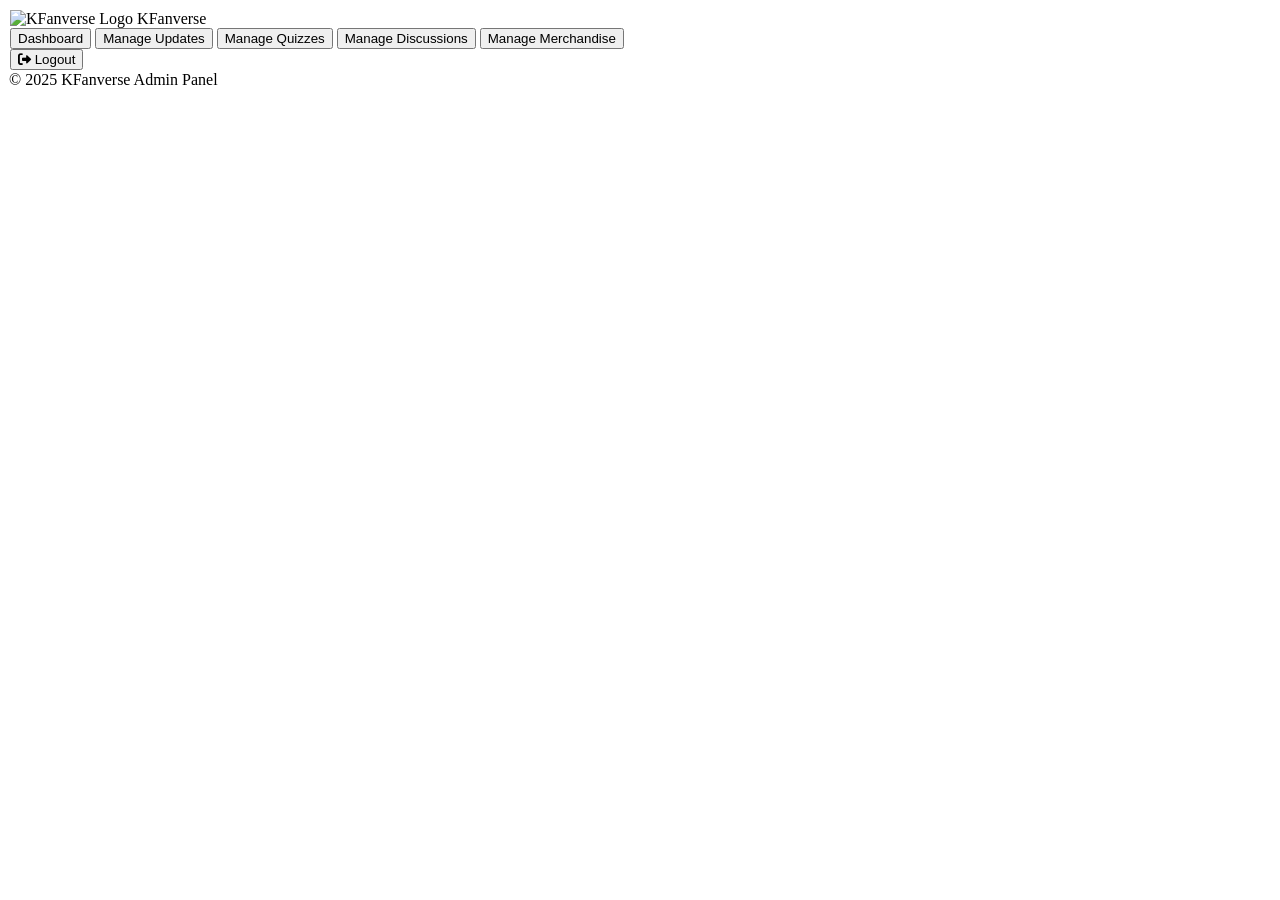
==== KFanverse/admin.html @ 241e6505 "Add files via upload" ====
<!DOCTYPE html>
<html lang="en">
<head>
    <meta charset="UTF-8">
    <meta name="viewport" content="width=device-width, initial-scale=1.0">
    <title>KFanverse Admin Dashboard</title>
    <link rel="stylesheet" href="admin.css">
    <script src="https://cdn.tailwindcss.com"></script>
    <script defer src="https://unpkg.com/alpinejs@3.x.x/dist/cdn.min.js"></script>
    <link rel="stylesheet" href="https://cdnjs.cloudflare.com/ajax/libs/font-awesome/6.0.0/css/all.min.css">
    <style>
        [x-cloak] { display: none !important; }
        .nav-active { border-bottom: 2px solid black; font-weight: bold; }
    </style>
</head>
<body class="bg-gray-50 text-gray-800 font-sans" x-data="{ activeTab: 'dashboard' }">

    <nav class="bg-white border-b border-gray-200 sticky top-0 z-50">
        <div class="max-w-7xl mx-auto px-4 flex items-center justify-between h-16">
            <div class="flex items-center space-x-8">
                <div class="flex items-center space-x-2">
                   <img src="pics/logo.jfif" alt="KFanverse Logo" class="w-8 h-8 rounded-full object-cover border border-white/20">
                    <span class="font-bold text-lg">KFanverse</span>
                </div>
                <div class="hidden md:flex space-x-6 text-sm">
                    <button @click="activeTab = 'dashboard'" :class="{'nav-active': activeTab === 'dashboard'}" class="pb-1 hover:text-black">Dashboard</button>
                    <button @click="activeTab = 'updates'" :class="{'nav-active': activeTab === 'updates'}" class="pb-1 hover:text-black">Manage Updates</button>
                    <button @click="activeTab = 'quizzes'" :class="{'nav-active': activeTab === 'quizzes'}" class="pb-1 hover:text-black">Manage Quizzes</button>
                    <button @click="activeTab = 'discussions'" :class="{'nav-active': activeTab === 'discussions'}" class="pb-1 hover:text-black">Manage Discussions</button>
                    <button @click="activeTab = 'merchandise'" :class="{'nav-active': activeTab === 'merchandise'}" class="pb-1 hover:text-black">Manage Merchandise</button>
                </div>
            </div>
            <button class="flex items-center space-x-1 text-sm text-gray-600 hover:text-black">
                <i class="fa-solid fa-right-from-bracket"></i>
                <span>Logout</span>
            </button>
        </div>
    </nav>

    <main class="max-w-7xl mx-auto p-6">

        <section x-show="activeTab === 'dashboard'" x-cloak>
            <h1 class="text-2xl font-bold mb-1">Dashboard</h1>
            <p class="text-gray-500 mb-8">Welcome back, Admin!</p>

            <div class="grid grid-cols-1 md:grid-cols-4 gap-6 mb-8">
                <div class="bg-white p-6 rounded-lg border border-gray-200 flex items-center space-x-4">
                    <div class="p-3 bg-gray-100 rounded text-xl"><i class="fa-regular fa-newspaper"></i></div>
                    <div><div class="text-2xl font-bold">12</div><div class="text-xs text-gray-500">Total Updates</div></div>
                </div>
                <div class="bg-white p-6 rounded-lg border border-gray-200 flex items-center space-x-4">
                    <div class="p-3 bg-gray-100 rounded text-xl"><i class="fa-regular fa-circle-question"></i></div>
                    <div><div class="text-2xl font-bold">8</div><div class="text-xs text-gray-500">Total Quizzes</div></div>
                </div>
                <div class="bg-white p-6 rounded-lg border border-gray-200 flex items-center space-x-4">
                    <div class="p-3 bg-gray-100 rounded text-xl"><i class="fa-regular fa-comments"></i></div>
                    <div><div class="text-2xl font-bold">24</div><div class="text-xs text-gray-500">Total Discussions</div></div>
                </div>
                <div class="bg-white p-6 rounded-lg border border-gray-200 flex items-center space-x-4">
                    <div class="p-3 bg-gray-100 rounded text-xl"><i class="fa-solid fa-bag-shopping"></i></div>
                    <div><div class="text-2xl font-bold">15</div><div class="text-xs text-gray-500">Total Products</div></div>
                </div>
            </div>

            <div class="bg-white p-6 rounded-lg border border-gray-200 mb-8">
                <h3 class="font-bold mb-4">Overview <span class="text-gray-400 font-normal text-sm">(This Week)</span></h3>
                <div class="h-48 w-full border-b border-l border-gray-200 relative flex items-end justify-between px-4">
                    <div class="w-full h-full absolute top-0 left-0 flex items-center justify-center text-gray-300 italic">Line Chart Visualization</div>
                </div>
                <div class="flex justify-between mt-2 text-xs text-gray-500">
                    <span>Mon</span><span>Tue</span><span>Wed</span><span>Thu</span><span>Fri</span><span>Sat</span><span>Sun</span>
                </div>
            </div>

            <div class="grid grid-cols-1 md:grid-cols-2 gap-6">
                <div class="bg-white p-6 rounded-lg border border-gray-200">
                    <h3 class="font-bold mb-4">Recent Activities</h3>
                    <ul class="space-y-4 text-sm">
                        <li class="flex justify-between"><span>• News "New Concert Update" added</span><span class="text-gray-400">2h ago</span></li>
                        <li class="flex justify-between"><span>• Quiz "K-pop General Knowledge" created</span><span class="text-gray-400">5h ago</span></li>
                        <li class="flex justify-between"><span>• Product "Lightstick Ver. 2" updated</span><span class="text-gray-400">1d ago</span></li>
                        <li class="flex justify-between"><span>• Discussion post reported</span><span class="text-gray-400">1d ago</span></li>
                    </ul>
                </div>
                <div class="bg-white p-6 rounded-lg border border-gray-200">
                    <h3 class="font-bold mb-4">Top Discussions</h3>
                    <ul class="space-y-4 text-sm">
                        <li class="flex justify-between"><span>• What is your favorite K-pop group?</span><span class="font-bold">12</span></li>
                        <li class="flex justify-between"><span>• Best comeback of 2024?</span><span class="font-bold">9</span></li>
                        <li class="flex justify-between"><span>• Recommend a K-drama!</span><span class="font-bold">7</span></li>
                        <li class="flex justify-between"><span>• Tips for new K-pop fans</span><span class="font-bold">6</span></li>
                    </ul>
                </div>
            </div>
        </section>

        <section x-show="activeTab === 'updates'" x-cloak>
            <div class="flex justify-between items-center mb-6">
                <div>
                    <h1 class="text-2xl font-bold">Manage Updates</h1>
                    <p class="text-gray-500 text-sm">Create, edit, and publish updates.</p>
                </div>
                <button class="bg-black text-white px-4 py-2 rounded text-sm">+ New Update</button>
            </div>
            
            <div class="bg-white border border-gray-200 rounded-lg overflow-hidden">
                <div class="p-4 flex space-x-4 border-b border-gray-100">
                    <input type="text" placeholder="Search updates..." class="border rounded px-3 py-1 text-sm w-64">
                    <select class="border rounded px-3 py-1 text-sm"><option>All Status</option></select>
                    <select class="border rounded px-3 py-1 text-sm"><option>All Categories</option></select>
                </div>
                <table class="w-full text-left text-sm">
                    <thead class="bg-gray-50 border-b">
                        <tr>
                            <th class="p-4">Title</th><th class="p-4">Category</th><th class="p-4">Status</th><th class="p-4">Published At</th><th class="p-4 text-right">Actions</th>
                        </tr>
                    </thead>
                    <tbody>
                        <tr class="border-b">
                            <td class="p-4 flex items-center space-x-2"><div class="w-8 h-8 bg-gray-100 border text-[10px] flex items-center justify-center">IMG</div> <span>New Concert Update</span></td>
                            <td class="p-4">News</td>
                            <td class="p-4"><span class="bg-green-100 text-green-700 px-2 py-0.5 rounded-full text-xs text-center">Published</span></td>
                            <td class="p-4">May 12, 2024 10:00 AM</td>
                            <td class="p-4 text-right space-x-2"><button class="hover:text-blue-600">✎</button><button class="hover:text-blue-600">👁</button><button class="hover:text-red-600">🗑</button></td>
                        </tr>
                        <tr class="border-b">
                            <td class="p-4 flex items-center space-x-2"><div class="w-8 h-8 bg-gray-100 border text-[10px] flex items-center justify-center">IMG</div> <span>Lightstick Ver. 2 Released</span></td>
                            <td class="p-4">Product</td>
                            <td class="p-4"><span class="bg-green-100 text-green-700 px-2 py-0.5 rounded-full text-xs text-center">Published</span></td>
                            <td class="p-4">May 10, 2024 09:30 AM</td>
                            <td class="p-4 text-right space-x-2"><button class="hover:text-blue-600">✎</button><button class="hover:text-blue-600">👁</button><button class="hover:text-red-600">🗑</button></td>
                        </tr>
                    </tbody>
                </table>
            </div>
        </section>

        <section x-show="activeTab === 'quizzes'" x-cloak>
            <div class="flex justify-between items-center mb-6">
                <div>
                    <h1 class="text-2xl font-bold">Manage Quizzes</h1>
                    <p class="text-gray-500 text-sm">Create, edit, and manage quizzes.</p>
                </div>
                <button class="bg-black text-white px-4 py-2 rounded text-sm">+ New Quiz</button>
            </div>
            <div class="bg-white border border-gray-200 rounded-lg overflow-hidden">
                <table class="w-full text-left text-sm">
                    <thead class="bg-gray-50 border-b">
                        <tr>
                            <th class="p-4">Title</th><th class="p-4">Questions</th><th class="p-4">Category</th><th class="p-4">Status</th><th class="p-4">Created At</th><th class="p-4 text-right">Actions</th>
                        </tr>
                    </thead>
                    <tbody>
                        <tr class="border-b">
                            <td class="p-4">K-pop General Knowledge</td><td class="p-4">20</td><td class="p-4">General</td>
                            <td class="p-4"><span class="bg-green-100 text-green-700 px-2 py-0.5 rounded-full text-xs">Published</span></td>
                            <td class="p-4">May 9, 2024</td>
                            <td class="p-4 text-right space-x-2">✎ 👁 🗑</td>
                        </tr>
                    </tbody>
                </table>
            </div>
        </section>

        <section x-show="activeTab === 'discussions'" x-cloak>
            <div class="flex justify-between items-center mb-6">
                <div>
                    <h1 class="text-2xl font-bold">Manage Discussions</h1>
                    <p class="text-gray-500 text-sm">Review and manage user discussions.</p>
                </div>
                <button class="bg-gray-800 text-white px-4 py-2 rounded text-sm">Mark All as Read</button>
            </div>
            <div class="bg-white border border-gray-200 rounded-lg overflow-hidden">
                <table class="w-full text-left text-sm">
                    <thead class="bg-gray-50 border-b">
                        <tr>
                            <th class="p-4">Topic</th><th class="p-4">Author</th><th class="p-4">Replies</th><th class="p-4">Status</th><th class="p-4">Last Activity</th><th class="p-4 text-right">Actions</th>
                        </tr>
                    </thead>
                    <tbody>
                        <tr class="border-b">
                            <td class="p-4 font-medium">What is your favorite K-pop group?</td><td class="p-4">User123</td><td class="p-4">12</td>
                            <td class="p-4 text-green-600">Active</td>
                            <td class="p-4">May 12, 2024</td>
                            <td class="p-4 text-right">👁 🗑</td>
                        </tr>
                    </tbody>
                </table>
            </div>
        </section>

        <section x-show="activeTab === 'merchandise'" x-cloak>
            <div class="flex justify-between items-center mb-6">
                <div>
                    <h1 class="text-2xl font-bold">Manage Merchandise</h1>
                    <p class="text-gray-500 text-sm">Add, edit, and manage merchandise products.</p>
                </div>
                <button class="bg-black text-white px-4 py-2 rounded text-sm">+ Add Product</button>
            </div>
            <div class="bg-white border border-gray-200 rounded-lg overflow-hidden">
                <table class="w-full text-left text-sm">
                    <thead class="bg-gray-50 border-b">
                        <tr>
                            <th class="p-4">Product</th><th class="p-4">Category</th><th class="p-4">Price</th><th class="p-4">Stock</th><th class="p-4">Status</th><th class="p-4 text-right">Actions</th>
                        </tr>
                    </thead>
                    <tbody>
                        <tr class="border-b">
                            <td class="p-4 flex items-center space-x-2"><div class="w-8 h-8 border bg-gray-50"></div> <span>Lightstick Ver. 2</span></td>
                            <td class="p-4">Lightstick</td><td class="p-4">$45.00</td><td class="p-4">120</td>
                            <td class="p-4 text-green-600">Active</td>
                            <td class="p-4 text-right">✎ 👁 🗑</td>
                        </tr>
                    </tbody>
                </table>
            </div>
        </section>

    </main>

    <footer class="text-center py-8 text-gray-400 text-xs">
        © 2025 KFanverse Admin Panel
    </footer>

</body>
</html>
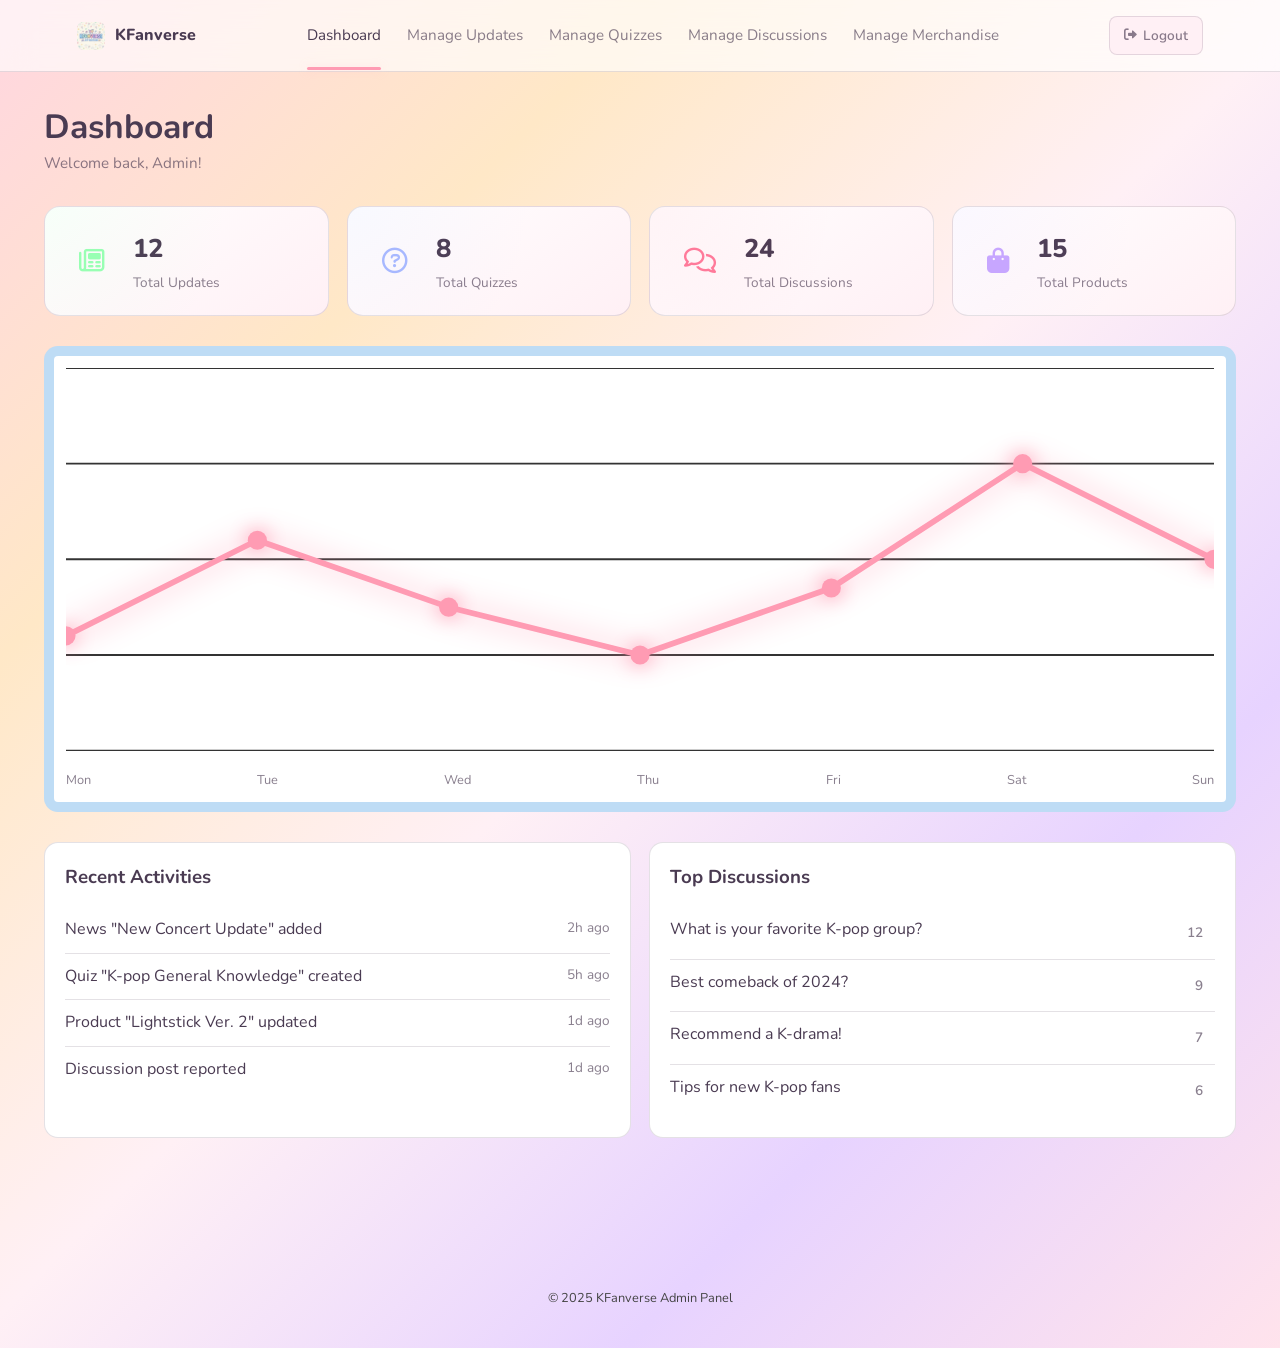
==== commit bd083755: "Add files via upload" ====
--- a/KFanverse/admin.html
+++ b/KFanverse/admin.html
@@ -4,223 +4,574 @@
     <meta charset="UTF-8">
     <meta name="viewport" content="width=device-width, initial-scale=1.0">
     <title>KFanverse Admin Dashboard</title>
+    <link rel="icon" type="image/jfif" href="pics/logo.jfif">
     <link rel="stylesheet" href="admin.css">
-    <script src="https://cdn.tailwindcss.com"></script>
-    <script defer src="https://unpkg.com/alpinejs@3.x.x/dist/cdn.min.js"></script>
     <link rel="stylesheet" href="https://cdnjs.cloudflare.com/ajax/libs/font-awesome/6.0.0/css/all.min.css">
-    <style>
-        [x-cloak] { display: none !important; }
-        .nav-active { border-bottom: 2px solid black; font-weight: bold; }
-    </style>
 </head>
-<body class="bg-gray-50 text-gray-800 font-sans" x-data="{ activeTab: 'dashboard' }">
-
-    <nav class="bg-white border-b border-gray-200 sticky top-0 z-50">
-        <div class="max-w-7xl mx-auto px-4 flex items-center justify-between h-16">
-            <div class="flex items-center space-x-8">
-                <div class="flex items-center space-x-2">
-                   <img src="pics/logo.jfif" alt="KFanverse Logo" class="w-8 h-8 rounded-full object-cover border border-white/20">
-                    <span class="font-bold text-lg">KFanverse</span>
+<body>
+
+    <nav class="navbar">
+<div class="logo">
+    <img src="pics/logo.jfif" alt="KFanverse Logo">
+    <span>KFanverse</span>
+</div>
+    <ul class="nav-links">
+        <li class="color-dashboard active" onclick="showSection('dashboard', this)">Dashboard</li>
+        <li class="color-updates" onclick="showSection('updates', this)">Manage Updates</li>
+        <li class="color-quizzes" onclick="showSection('quizzes', this)">Manage Quizzes</li>
+        <li class="color-discussions" onclick="showSection('discussions', this)">Manage Discussions</li>
+        <li class="color-merchandise" onclick="showSection('merchandise', this)">Manage Merchandise</li>
+    </ul>
+    <a href="index.html" class="logout">
+    <i class="fa-solid fa-right-from-bracket"></i> Logout
+</a>
+</nav>
+
+
+    <main class="container">
+        
+        <section id="dashboard" class="content-section active">
+    <div class="header-text">
+        <h1>Dashboard</h1>
+        <p class="instruction-text">Welcome back, Admin!</p>
+    </div>
+
+            <div class="stats-grid">
+                <div class="card">
+                    <i class="fa-regular fa-newspaper"></i>
+                    <div><h3>12</h3><p>Total Updates</p></div>
                 </div>
-                <div class="hidden md:flex space-x-6 text-sm">
-                    <button @click="activeTab = 'dashboard'" :class="{'nav-active': activeTab === 'dashboard'}" class="pb-1 hover:text-black">Dashboard</button>
-                    <button @click="activeTab = 'updates'" :class="{'nav-active': activeTab === 'updates'}" class="pb-1 hover:text-black">Manage Updates</button>
-                    <button @click="activeTab = 'quizzes'" :class="{'nav-active': activeTab === 'quizzes'}" class="pb-1 hover:text-black">Manage Quizzes</button>
-                    <button @click="activeTab = 'discussions'" :class="{'nav-active': activeTab === 'discussions'}" class="pb-1 hover:text-black">Manage Discussions</button>
-                    <button @click="activeTab = 'merchandise'" :class="{'nav-active': activeTab === 'merchandise'}" class="pb-1 hover:text-black">Manage Merchandise</button>
+                <div class="card">
+                    <i class="fa-regular fa-circle-question"></i>
+                    <div><h3>8</h3><p>Total Quizzes</p></div>
+                </div>
+                <div class="card">
+                    <i class="fa-regular fa-comments"></i>
+                    <div><h3>24</h3><p>Total Discussions</p></div>
+                </div>
+                <div class="card">
+                    <i class="fa-solid fa-bag-shopping"></i>
+                    <div><h3>15</h3><p>Total Products</p></div>
                 </div>
             </div>
-            <button class="flex items-center space-x-1 text-sm text-gray-600 hover:text-black">
-                <i class="fa-solid fa-right-from-bracket"></i>
-                <span>Logout</span>
-            </button>
-        </div>
-    </nav>
-
-    <main class="max-w-7xl mx-auto p-6">
-
-        <section x-show="activeTab === 'dashboard'" x-cloak>
-            <h1 class="text-2xl font-bold mb-1">Dashboard</h1>
-            <p class="text-gray-500 mb-8">Welcome back, Admin!</p>
-
-            <div class="grid grid-cols-1 md:grid-cols-4 gap-6 mb-8">
-                <div class="bg-white p-6 rounded-lg border border-gray-200 flex items-center space-x-4">
-                    <div class="p-3 bg-gray-100 rounded text-xl"><i class="fa-regular fa-newspaper"></i></div>
-                    <div><div class="text-2xl font-bold">12</div><div class="text-xs text-gray-500">Total Updates</div></div>
-                </div>
-                <div class="bg-white p-6 rounded-lg border border-gray-200 flex items-center space-x-4">
-                    <div class="p-3 bg-gray-100 rounded text-xl"><i class="fa-regular fa-circle-question"></i></div>
-                    <div><div class="text-2xl font-bold">8</div><div class="text-xs text-gray-500">Total Quizzes</div></div>
-                </div>
-                <div class="bg-white p-6 rounded-lg border border-gray-200 flex items-center space-x-4">
-                    <div class="p-3 bg-gray-100 rounded text-xl"><i class="fa-regular fa-comments"></i></div>
-                    <div><div class="text-2xl font-bold">24</div><div class="text-xs text-gray-500">Total Discussions</div></div>
-                </div>
-                <div class="bg-white p-6 rounded-lg border border-gray-200 flex items-center space-x-4">
-                    <div class="p-3 bg-gray-100 rounded text-xl"><i class="fa-solid fa-bag-shopping"></i></div>
-                    <div><div class="text-2xl font-bold">15</div><div class="text-xs text-gray-500">Total Products</div></div>
-                </div>
+
+        <div class="svg-wrapper">
+            <svg viewBox="0 0 600 200" preserveAspectRatio="none">
+                <line x1="0" y1="0" x2="600" y2="0" stroke="#333" />
+                <line x1="0" y1="50" x2="600" y2="50" stroke="#333" />
+                <line x1="0" y1="100" x2="600" y2="100" stroke="#333" />
+                <line x1="0" y1="150" x2="600" y2="150" stroke="#333" />
+                <line x1="0" y1="200" x2="600" y2="200" stroke="#333" />
+                
+                <polyline 
+                    fill="none" 
+                    stroke="var(--accent)" 
+                    stroke-width="3" 
+                    stroke-linejoin="round"
+                    points="0,140 100,90 200,125 300,150 400,115 500,50 600,100" />
+                
+                <circle cx="0" cy="140" r="5" fill="var(--accent)" />
+                <circle cx="100" cy="90" r="5" fill="var(--accent)" />
+                <circle cx="200" cy="125" r="5" fill="var(--accent)" />
+                <circle cx="300" cy="150" r="5" fill="var(--accent)" />
+                <circle cx="400" cy="115" r="5" fill="var(--accent)" />
+                <circle cx="500" cy="50" r="5" fill="var(--accent)" />
+                <circle cx="600" cy="100" r="5" fill="var(--accent)" />
+            </svg>
+            
+            <div class="days">
+                <span>Mon</span>
+                <span>Tue</span>
+                <span>Wed</span>
+                <span>Thu</span>
+                <span>Fri</span>
+                <span>Sat</span>
+                <span>Sun</span>
             </div>
-
-            <div class="bg-white p-6 rounded-lg border border-gray-200 mb-8">
-                <h3 class="font-bold mb-4">Overview <span class="text-gray-400 font-normal text-sm">(This Week)</span></h3>
-                <div class="h-48 w-full border-b border-l border-gray-200 relative flex items-end justify-between px-4">
-                    <div class="w-full h-full absolute top-0 left-0 flex items-center justify-center text-gray-300 italic">Line Chart Visualization</div>
-                </div>
-                <div class="flex justify-between mt-2 text-xs text-gray-500">
-                    <span>Mon</span><span>Tue</span><span>Wed</span><span>Thu</span><span>Fri</span><span>Sat</span><span>Sun</span>
-                </div>
-            </div>
-
-            <div class="grid grid-cols-1 md:grid-cols-2 gap-6">
-                <div class="bg-white p-6 rounded-lg border border-gray-200">
-                    <h3 class="font-bold mb-4">Recent Activities</h3>
-                    <ul class="space-y-4 text-sm">
-                        <li class="flex justify-between"><span>• News "New Concert Update" added</span><span class="text-gray-400">2h ago</span></li>
-                        <li class="flex justify-between"><span>• Quiz "K-pop General Knowledge" created</span><span class="text-gray-400">5h ago</span></li>
-                        <li class="flex justify-between"><span>• Product "Lightstick Ver. 2" updated</span><span class="text-gray-400">1d ago</span></li>
-                        <li class="flex justify-between"><span>• Discussion post reported</span><span class="text-gray-400">1d ago</span></li>
+        </div>
+    </div>
+</div>
+
+            <div class="bottom-grid">
+                <div class="list-card">
+                    <h3>Recent Activities</h3>
+                    <ul>
+                        <li>News "New Concert Update" added <span>2h ago</span></li>
+                        <li>Quiz "K-pop General Knowledge" created <span>5h ago</span></li>
+                        <li>Product "Lightstick Ver. 2" updated <span>1d ago</span></li>
+                        <li>Discussion post reported <span>1d ago</span></li>
                     </ul>
                 </div>
-                <div class="bg-white p-6 rounded-lg border border-gray-200">
-                    <h3 class="font-bold mb-4">Top Discussions</h3>
-                    <ul class="space-y-4 text-sm">
-                        <li class="flex justify-between"><span>• What is your favorite K-pop group?</span><span class="font-bold">12</span></li>
-                        <li class="flex justify-between"><span>• Best comeback of 2024?</span><span class="font-bold">9</span></li>
-                        <li class="flex justify-between"><span>• Recommend a K-drama!</span><span class="font-bold">7</span></li>
-                        <li class="flex justify-between"><span>• Tips for new K-pop fans</span><span class="font-bold">6</span></li>
+                <div class="list-card">
+                    <h3>Top Discussions</h3>
+                    <ul>
+                        <li>What is your favorite K-pop group? <span class="badge">12</span></li>
+                        <li>Best comeback of 2024? <span class="badge">9</span></li>
+                        <li>Recommend a K-drama! <span class="badge">7</span></li>
+                        <li>Tips for new K-pop fans <span class="badge">6</span></li>
                     </ul>
                 </div>
             </div>
         </section>
 
-        <section x-show="activeTab === 'updates'" x-cloak>
-            <div class="flex justify-between items-center mb-6">
-                <div>
-                    <h1 class="text-2xl font-bold">Manage Updates</h1>
-                    <p class="text-gray-500 text-sm">Create, edit, and publish updates.</p>
-                </div>
-                <button class="bg-black text-white px-4 py-2 rounded text-sm">+ New Update</button>
-            </div>
-            
-            <div class="bg-white border border-gray-200 rounded-lg overflow-hidden">
-                <div class="p-4 flex space-x-4 border-b border-gray-100">
-                    <input type="text" placeholder="Search updates..." class="border rounded px-3 py-1 text-sm w-64">
-                    <select class="border rounded px-3 py-1 text-sm"><option>All Status</option></select>
-                    <select class="border rounded px-3 py-1 text-sm"><option>All Categories</option></select>
-                </div>
-                <table class="w-full text-left text-sm">
-                    <thead class="bg-gray-50 border-b">
-                        <tr>
-                            <th class="p-4">Title</th><th class="p-4">Category</th><th class="p-4">Status</th><th class="p-4">Published At</th><th class="p-4 text-right">Actions</th>
-                        </tr>
-                    </thead>
-                    <tbody>
-                        <tr class="border-b">
-                            <td class="p-4 flex items-center space-x-2"><div class="w-8 h-8 bg-gray-100 border text-[10px] flex items-center justify-center">IMG</div> <span>New Concert Update</span></td>
-                            <td class="p-4">News</td>
-                            <td class="p-4"><span class="bg-green-100 text-green-700 px-2 py-0.5 rounded-full text-xs text-center">Published</span></td>
-                            <td class="p-4">May 12, 2024 10:00 AM</td>
-                            <td class="p-4 text-right space-x-2"><button class="hover:text-blue-600">✎</button><button class="hover:text-blue-600">👁</button><button class="hover:text-red-600">🗑</button></td>
-                        </tr>
-                        <tr class="border-b">
-                            <td class="p-4 flex items-center space-x-2"><div class="w-8 h-8 bg-gray-100 border text-[10px] flex items-center justify-center">IMG</div> <span>Lightstick Ver. 2 Released</span></td>
-                            <td class="p-4">Product</td>
-                            <td class="p-4"><span class="bg-green-100 text-green-700 px-2 py-0.5 rounded-full text-xs text-center">Published</span></td>
-                            <td class="p-4">May 10, 2024 09:30 AM</td>
-                            <td class="p-4 text-right space-x-2"><button class="hover:text-blue-600">✎</button><button class="hover:text-blue-600">👁</button><button class="hover:text-red-600">🗑</button></td>
-                        </tr>
-                    </tbody>
-                </table>
-            </div>
-        </section>
-
-        <section x-show="activeTab === 'quizzes'" x-cloak>
-            <div class="flex justify-between items-center mb-6">
-                <div>
-                    <h1 class="text-2xl font-bold">Manage Quizzes</h1>
-                    <p class="text-gray-500 text-sm">Create, edit, and manage quizzes.</p>
-                </div>
-                <button class="bg-black text-white px-4 py-2 rounded text-sm">+ New Quiz</button>
-            </div>
-            <div class="bg-white border border-gray-200 rounded-lg overflow-hidden">
-                <table class="w-full text-left text-sm">
-                    <thead class="bg-gray-50 border-b">
-                        <tr>
-                            <th class="p-4">Title</th><th class="p-4">Questions</th><th class="p-4">Category</th><th class="p-4">Status</th><th class="p-4">Created At</th><th class="p-4 text-right">Actions</th>
-                        </tr>
-                    </thead>
-                    <tbody>
-                        <tr class="border-b">
-                            <td class="p-4">K-pop General Knowledge</td><td class="p-4">20</td><td class="p-4">General</td>
-                            <td class="p-4"><span class="bg-green-100 text-green-700 px-2 py-0.5 rounded-full text-xs">Published</span></td>
-                            <td class="p-4">May 9, 2024</td>
-                            <td class="p-4 text-right space-x-2">✎ 👁 🗑</td>
-                        </tr>
-                    </tbody>
-                </table>
-            </div>
-        </section>
-
-        <section x-show="activeTab === 'discussions'" x-cloak>
-            <div class="flex justify-between items-center mb-6">
-                <div>
-                    <h1 class="text-2xl font-bold">Manage Discussions</h1>
-                    <p class="text-gray-500 text-sm">Review and manage user discussions.</p>
-                </div>
-                <button class="bg-gray-800 text-white px-4 py-2 rounded text-sm">Mark All as Read</button>
-            </div>
-            <div class="bg-white border border-gray-200 rounded-lg overflow-hidden">
-                <table class="w-full text-left text-sm">
-                    <thead class="bg-gray-50 border-b">
-                        <tr>
-                            <th class="p-4">Topic</th><th class="p-4">Author</th><th class="p-4">Replies</th><th class="p-4">Status</th><th class="p-4">Last Activity</th><th class="p-4 text-right">Actions</th>
-                        </tr>
-                    </thead>
-                    <tbody>
-                        <tr class="border-b">
-                            <td class="p-4 font-medium">What is your favorite K-pop group?</td><td class="p-4">User123</td><td class="p-4">12</td>
-                            <td class="p-4 text-green-600">Active</td>
-                            <td class="p-4">May 12, 2024</td>
-                            <td class="p-4 text-right">👁 🗑</td>
-                        </tr>
-                    </tbody>
-                </table>
-            </div>
-        </section>
-
-        <section x-show="activeTab === 'merchandise'" x-cloak>
-            <div class="flex justify-between items-center mb-6">
-                <div>
-                    <h1 class="text-2xl font-bold">Manage Merchandise</h1>
-                    <p class="text-gray-500 text-sm">Add, edit, and manage merchandise products.</p>
-                </div>
-                <button class="bg-black text-white px-4 py-2 rounded text-sm">+ Add Product</button>
-            </div>
-            <div class="bg-white border border-gray-200 rounded-lg overflow-hidden">
-                <table class="w-full text-left text-sm">
-                    <thead class="bg-gray-50 border-b">
-                        <tr>
-                            <th class="p-4">Product</th><th class="p-4">Category</th><th class="p-4">Price</th><th class="p-4">Stock</th><th class="p-4">Status</th><th class="p-4 text-right">Actions</th>
-                        </tr>
-                    </thead>
-                    <tbody>
-                        <tr class="border-b">
-                            <td class="p-4 flex items-center space-x-2"><div class="w-8 h-8 border bg-gray-50"></div> <span>Lightstick Ver. 2</span></td>
-                            <td class="p-4">Lightstick</td><td class="p-4">$45.00</td><td class="p-4">120</td>
-                            <td class="p-4 text-green-600">Active</td>
-                            <td class="p-4 text-right">✎ 👁 🗑</td>
-                        </tr>
-                    </tbody>
-                </table>
-            </div>
-        </section>
+<section id="updates" class="content-section">
+    <div class="section-header">
+        <div class="header-text">
+            <h1>Manage Updates</h1>
+            <p>Create, edit, and publish updates.</p>
+        </div>
+        <button class="btn-primary btn-updates">
+            <i class="fa-solid fa-plus"></i> New Update
+        </button>
+    </div>
+
+    <div class="filter-row">
+        <div class="search-container">
+            <i class="fa-solid fa-magnifying-glass"></i>
+            <input type="text" placeholder="Search updates..." id="updateSearch">
+        </div>
+        <select class="filter-select">
+            <option value="">All Status</option>
+            <option value="published">Published</option>
+            <option value="draft">Draft</option>
+        </select>
+        <select class="filter-select">
+            <option value="">All Categories</option>
+            <option value="news">News</option>
+            <option value="product">Product</option>
+            <option value="quiz">Quiz</option>
+        </select>
+    </div>
+
+    <div class="table-container">
+        <table>
+            <thead>
+                <tr>
+                    <th>Title</th>
+                    <th>Category</th>
+                    <th>Status</th>
+                    <th>Published At</th>
+                    <th class="text-right">Actions</th>
+                </tr>
+            </thead>
+            <tbody>
+                <tr>
+                    <td>
+                        <div class="title-cell">
+                            <div class="img-placeholder"></div>
+                            <span>New Concert Update</span>
+                        </div>
+                    </td>
+                    <td>News</td>
+                    <td><span class="badge status-published">Published</span></td>
+                    <td>May 12, 2024 10:00 AM</td>
+                    <td class="table-actions">
+                        <i class="fa-solid fa-pen" title="Edit"></i>
+                        <i class="fa-solid fa-eye" title="View"></i>
+                        <i class="fa-solid fa-trash" title="Delete"></i>
+                    </td>
+                </tr>
+                <tr>
+                    <td>
+                        <div class="title-cell">
+                            <div class="img-placeholder"></div>
+                            <span>Lightstick Ver. 2 Released</span>
+                        </div>
+                    </td>
+                    <td>Product</td>
+                    <td><span class="badge status-published">Published</span></td>
+                    <td>May 10, 2024 09:30 AM</td>
+                    <td class="table-actions">
+                        <i class="fa-solid fa-pen"></i>
+                        <i class="fa-solid fa-eye"></i>
+                        <i class="fa-solid fa-trash"></i>
+                    </td>
+                </tr>
+                <tr>
+                    <td>
+                        <div class="title-cell">
+                            <div class="img-placeholder"></div>
+                            <span>K-pop General Knowledge Quiz</span>
+                        </div>
+                    </td>
+                    <td>Quiz</td>
+                    <td><span class="badge status-draft">Draft</span></td>
+                    <td>May 9, 2024 04:15 PM</td>
+                    <td class="table-actions">
+                        <i class="fa-solid fa-pen"></i>
+                        <i class="fa-solid fa-eye"></i>
+                        <i class="fa-solid fa-trash"></i>
+                    </td>
+                </tr>
+            </tbody>
+        </table>
+    </div>
+
+    <div class="table-footer">
+        <span>Showing 1 to 4 of 12 results</span>
+        <div class="pagination">
+            <button class="pag-btn"><i class="fa-solid fa-chevron-left"></i></button>
+            <button class="pag-btn active">1</button>
+            <button class="pag-btn">2</button>
+            <button class="pag-btn">3</button>
+            <button class="pag-btn"><i class="fa-solid fa-chevron-right"></i></button>
+        </div>
+    </div>
+</section>
+
+<section id="quizzes" class="content-section">
+    <div class="section-header">
+        <div class="header-text">
+            <h1>Manage Quizzes</h1>
+            <p>Create, edit, and manage quizzes.</p>
+        </div>
+        <button class="btn-primary btn-quizzes">
+            <i class="fa-solid fa-plus"></i> New Quiz
+        </button>
+    </div>
+
+    <div class="filter-row">
+        <div class="search-container">
+            <i class="fa-solid fa-magnifying-glass"></i>
+            <input type="text" placeholder="Search quizzes..." id="quizSearch">
+        </div>
+        <select class="filter-select">
+            <option value="">All Status</option>
+            <option value="published">Published</option>
+            <option value="draft">Draft</option>
+        </select>
+        <select class="filter-select">
+            <option value="">All Categories</option>
+            <option value="general">General</option>
+            <option value="debut">Debut</option>
+            <option value="lyrics">Lyrics</option>
+        </select>
+    </div>
+
+    <div class="table-container">
+        <table>
+            <thead>
+                <tr>
+                    <th>Title</th>
+                    <th>Questions</th>
+                    <th>Category</th>
+                    <th>Status</th>
+                    <th>Created At</th>
+                    <th class="text-right">Actions</th>
+                </tr>
+            </thead>
+            <tbody>
+                <tr>
+                    <td>
+                        <div class="title-cell">
+                            <div class="img-placeholder"></div>
+                            <span>K-pop General Knowledge</span>
+                        </div>
+                    </td>
+                    <td>20</td>
+                    <td>General</td>
+                    <td><span class="badge status-published">Published</span></td>
+                    <td>May 9, 2024 04:15 PM</td>
+                    <td class="table-actions">
+                        <i class="fa-solid fa-pen" title="Edit"></i>
+                        <i class="fa-solid fa-eye" title="View"></i>
+                        <i class="fa-solid fa-trash" title="Delete"></i>
+                    </td>
+                </tr>
+                <tr>
+                    <td>
+                        <div class="title-cell">
+                            <div class="img-placeholder"></div>
+                            <span>K-pop Debut Quiz</span>
+                        </div>
+                    </td>
+                    <td>15</td>
+                    <td>Debut</td>
+                    <td><span class="badge status-published">Published</span></td>
+                    <td>May 7, 2024 02:30 PM</td>
+                    <td class="table-actions">
+                        <i class="fa-solid fa-pen"></i>
+                        <i class="fa-solid fa-eye"></i>
+                        <i class="fa-solid fa-trash"></i>
+                    </td>
+                </tr>
+                <tr>
+                    <td>
+                        <div class="title-cell">
+                            <div class="img-placeholder"></div>
+                            <span>K-pop Lyrics Challenge</span>
+                        </div>
+                    </td>
+                    <td>25</td>
+                    <td>Lyrics</td>
+                    <td><span class="badge status-draft">Draft</span></td>
+                    <td>May 6, 2024 11:20 AM</td>
+                    <td class="table-actions">
+                        <i class="fa-solid fa-pen"></i>
+                        <i class="fa-solid fa-eye"></i>
+                        <i class="fa-solid fa-trash"></i>
+                    </td>
+                </tr>
+            </tbody>
+        </table>
+    </div>
+
+    <div class="table-footer">
+        <span>Showing 1 to 4 of 8 results</span>
+        <div class="pagination">
+            <button class="pag-btn"><i class="fa-solid fa-chevron-left"></i></button>
+            <button class="pag-btn active">1</button>
+            <button class="pag-btn">2</button>
+            <button class="pag-btn"><i class="fa-solid fa-chevron-right"></i></button>
+        </div>
+    </div>
+</section>
+
+<section id="discussions" class="content-section">
+    <div class="section-header">
+        <div class="header-text">
+            <h1>Manage Discussions</h1>
+            <p>Review and manage user discussions.</p>
+        </div>
+        <button class="btn-primary btn-discussions">
+            Mark All as Read
+        </button>
+    </div>
+
+    <div class="filter-row">
+        <div class="search-container">
+            <i class="fa-solid fa-magnifying-glass"></i>
+            <input type="text" placeholder="Search discussions..." id="discussionSearch">
+        </div>
+        <select class="filter-select">
+            <option value="">All Status</option>
+            <option value="active">Active</option>
+            <option value="flagged">Flagged</option>
+        </select>
+        <select class="filter-select">
+            <option value="">All Categories</option>
+            <option value="general">General</option>
+            <option value="k-drama">K-Drama</option>
+        </select>
+    </div>
+
+    <div class="table-container">
+        <table>
+            <thead>
+                <tr>
+                    <th>Topic</th>
+                    <th>Author</th>
+                    <th>Replies</th>
+                    <th>Category</th>
+                    <th>Status</th>
+                    <th>Last Activity</th>
+                    <th class="text-right">Actions</th>
+                </tr>
+            </thead>
+            <tbody>
+                <tr>
+                    <td>What is your favorite K-pop group?</td>
+                    <td>User123</td>
+                    <td>12</td>
+                    <td>General</td>
+                    <td><span class="badge status-active">Active</span></td>
+                    <td>May 12, 2024 01:20 PM</td>
+                    <td class="table-actions">
+                        <i class="fa-solid fa-eye" title="View"></i>
+                        <i class="fa-solid fa-trash" title="Delete"></i>
+                    </td>
+                </tr>
+                <tr>
+                    <td>Best comeback of 2024?</td>
+                    <td>KpopFan88</td>
+                    <td>9</td>
+                    <td>General</td>
+                    <td><span class="badge status-active">Active</span></td>
+                    <td>May 12, 2024 12:45 PM</td>
+                    <td class="table-actions">
+                        <i class="fa-solid fa-eye"></i>
+                        <i class="fa-solid fa-trash"></i>
+                    </td>
+                </tr>
+                <tr>
+                    <td>Recommend a K-drama!</td>
+                    <td>DramaLover</td>
+                    <td>7</td>
+                    <td>K-Drama</td>
+                    <td><span class="badge status-active">Active</span></td>
+                    <td>May 11, 2024 09:30 PM</td>
+                    <td class="table-actions">
+                        <i class="fa-solid fa-eye"></i>
+                        <i class="fa-solid fa-trash"></i>
+                    </td>
+                </tr>
+            </tbody>
+        </table>
+    </div>
+
+    <div class="table-footer">
+        <span>Showing 1 to 4 of 18 results</span>
+        <div class="pagination">
+            <button class="pag-btn"><i class="fa-solid fa-chevron-left"></i></button>
+            <button class="pag-btn active">1</button>
+            <button class="pag-btn">2</button>
+            <button class="pag-btn">3</button>
+            <button class="pag-btn">4</button>
+            <button class="pag-btn">5</button>
+            <button class="pag-btn"><i class="fa-solid fa-chevron-right"></i></button>
+        </div>
+    </div>
+</section>
+
+<section id="merchandise" class="content-section">
+    <div class="section-header">
+        <div class="header-text">
+            <h1>Manage Merchandise</h1>
+            <p>Add, edit, and manage merchandise products.</p>
+        </div>
+        <button class="btn-primary btn-merchandise">
+            <i class="fa-solid fa-plus"></i> Add Product
+        </button>
+    </div>
+
+    <div class="filter-row">
+        <div class="search-container">
+            <i class="fa-solid fa-magnifying-glass"></i>
+            <input type="text" placeholder="Search products..." id="merchSearch">
+        </div>
+        <select class="filter-select">
+            <option value="">All Status</option>
+            <option value="active">Active</option>
+            <option value="inactive">Inactive</option>
+        </select>
+        <select class="filter-select">
+            <option value="">All Categories</option>
+            <option value="lightstick">Lightstick</option>
+            <option value="apparel">Apparel</option>
+            <option value="accessories">Accessories</option>
+        </select>
+    </div>
+
+    <div class="table-container">
+        <table>
+            <thead>
+                <tr>
+                    <th>Product</th>
+                    <th>Category</th>
+                    <th>Price</th>
+                    <th>Stock</th>
+                    <th>Status</th>
+                    <th class="text-right">Actions</th>
+                </tr>
+            </thead>
+            <tbody>
+                <tr>
+                    <td>
+                        <div class="title-cell">
+                            <div class="img-placeholder"></div>
+                            <span>Lightstick Ver. 2</span>
+                        </div>
+                    </td>
+                    <td>Lightstick</td>
+                    <td>$45.00</td>
+                    <td>120</td>
+                    <td><span class="badge status-active">Active</span></td>
+                    <td class="table-actions">
+                        <i class="fa-solid fa-pen" title="Edit"></i>
+                        <i class="fa-solid fa-eye" title="View"></i>
+                        <i class="fa-solid fa-trash" title="Delete"></i>
+                    </td>
+                </tr>
+                <tr>
+                    <td>
+                        <div class="title-cell">
+                            <div class="img-placeholder"></div>
+                            <span>Official T-shirt</span>
+                        </div>
+                    </td>
+                    <td>Apparel</td>
+                    <td>$25.00</td>
+                    <td>80</td>
+                    <td><span class="badge status-active">Active</span></td>
+                    <td class="table-actions">
+                        <i class="fa-solid fa-pen"></i>
+                        <i class="fa-solid fa-eye"></i>
+                        <i class="fa-solid fa-trash"></i>
+                    </td>
+                </tr>
+                <tr>
+                    <td>
+                        <div class="title-cell">
+                            <div class="img-placeholder"></div>
+                            <span>Photo Card Set</span>
+                        </div>
+                    </td>
+                    <td>Accessories</td>
+                    <td>$15.00</td>
+                    <td>200</td>
+                    <td><span class="badge status-active">Active</span></td>
+                    <td class="table-actions">
+                        <i class="fa-solid fa-pen"></i>
+                        <i class="fa-solid fa-eye"></i>
+                        <i class="fa-solid fa-trash"></i>
+                    </td>
+                </tr>
+                <tr>
+                    <td>
+                        <div class="title-cell">
+                            <div class="img-placeholder"></div>
+                            <span>Hoodie</span>
+                        </div>
+                    </td>
+                    <td>Apparel</td>
+                    <td>$60.00</td>
+                    <td>50</td>
+                    <td><span class="badge status-inactive">Inactive</span></td>
+                    <td class="table-actions">
+                        <i class="fa-solid fa-pen"></i>
+                        <i class="fa-solid fa-eye"></i>
+                        <i class="fa-solid fa-trash"></i>
+                    </td>
+                </tr>
+            </tbody>
+        </table>
+    </div>
+
+    <div class="table-footer">
+        <span>Showing 1 to 4 of 16 results</span>
+        <div class="pagination">
+            <button class="pag-btn"><i class="fa-solid fa-chevron-left"></i></button>
+            <button class="pag-btn active">1</button>
+            <button class="pag-btn">2</button>
+            <button class="pag-btn">3</button>
+            <button class="pag-btn">4</button>
+            <button class="pag-btn"><i class="fa-solid fa-chevron-right"></i></button>
+        </div>
+    </div>
+</section>
 
     </main>
 
-    <footer class="text-center py-8 text-gray-400 text-xs">
-        © 2025 KFanverse Admin Panel
-    </footer>
-
+    <footer>© 2025 KFanverse Admin Panel</footer>
+
+<script>
+function showSection(id, el) {
+    // hide all sections
+    document.querySelectorAll(".content-section").forEach(section => {
+        section.classList.remove("active");
+    });
+
+    // show selected section
+    document.getElementById(id).classList.add("active");
+
+    // remove active from all nav
+    document.querySelectorAll(".nav-links li").forEach(li => {
+        li.classList.remove("active");
+    });
+
+    // add active to clicked nav
+    el.classList.add("active");
+}
+</script>
 </body>
 </html>
--- a/KFanverse/admin.css
+++ b/KFanverse/admin.css
@@ -0,0 +1,834 @@
+@import url('https://fonts.googleapis.com/css2?family=Nunito:wght@400;600;700;800;900&display=swap');
+/* ============================================================
+   KFANVERSE ADMIN: CORE STYLES & THEME (IMPROVED)
+============================================================ */
+
+:root {
+    /* Soft pastel accents */
+    --primary-pink: #FFC0CB;
+    --primary-mint: #98FF98;
+    --primary-cream: #FFFDD0;
+    --primary-lavender: #e7d3ff;
+    --primary-blush: #ffe3ec;
+    --primary-peach: #ffe8c7;
+
+    /* Base UI */
+    --bg-main: #fff8f9;
+    --bg-card: #ffffff;
+    --bg-soft: #fff0f5;
+    --border: rgba(74, 59, 82, 0.15);
+
+    --text-primary: #4a3b52;
+    --text-muted: rgba(74, 59, 82, 0.65);
+
+    /* Section accents (soft tones) */
+    --color-dashboard: #ff9bb3;
+    --color-updates: #98ffb3;
+    --color-quizzes: #a7b8ff;
+    --color-discussions: #ff7a9a;
+    --color-merchandise: #c7a6ff;
+
+    --accent: var(--color-dashboard);
+}
+
+
+/* RESET */
+* {
+    margin: 0;
+    padding: 0;
+    box-sizing: border-box;
+}
+
+html {
+    scroll-behavior: smooth;
+    scroll-padding-top: 90px;
+}
+
+body {
+    background: linear-gradient(135deg,
+        #ffd6e0,
+        #ffe8c7,
+        #fff0f5,
+        #e7d3ff,
+        #ffe3ec
+    );
+
+    color: var(--text-primary);
+    line-height: 1.6;
+    overflow-x: hidden;
+    font-family: 'Nunito', sans-serif;
+}
+
+/* ============================================================
+   NAVBAR (CLEAN PASTEL FIX)
+============================================================ */
+
+.navbar {
+    display: flex;
+    align-items: center;
+    justify-content: space-between;
+    padding: 0 6%;
+    height: 72px;
+
+    /* soft glass pastel */
+    background: rgba(255, 255, 255, 0.65);
+    backdrop-filter: blur(16px);
+
+    border-bottom: 1px solid var(--border);
+    position: sticky;
+    top: 0;
+    z-index: 1000;
+}
+
+.logo {
+    display: flex;
+    align-items: center;
+    gap: 10px;
+
+    font-weight: 800;
+    font-size: 1rem;
+    color: var(--text-main);
+}
+
+.logo img {
+    width: 28px;
+    height: 28px;
+    object-fit: cover;
+    border-radius: 6px;
+}
+
+/* NAV LIST */
+.nav-links {
+    display: flex;
+    gap: 26px;
+    list-style: none;
+    align-items: center;
+}
+
+/* NAV ITEM (ONLY ONE DEFINITION) */
+.nav-links li {
+    cursor: pointer;
+    font-size: 0.95rem;
+    color: var(--text-muted);
+    position: relative;
+    white-space: nowrap;
+    transition: all 0.25s ease;
+}
+
+/* HOVER (FIXED - NO DARK #fff) */
+.nav-links li:hover {
+    color: var(--text-primary);
+    transform: translateY(-1px);
+}
+
+.nav-links li::after {
+    content: "";
+    position: absolute;
+    left: 0;
+    bottom: -8px; /* 👈 closer to text */
+    height: 3px;
+    width: 0%;
+
+    background: var(--tab-color, var(--primary-pink));
+    border-radius: 10px;
+
+    transition: width 0.3s ease;
+    box-shadow: 0 0 10px rgba(255, 192, 203, 0.35);
+}
+
+/* OPTIONAL: active text match underline */
+.nav-links li.active {
+    color: var(--text-primary);
+}
+
+.nav-links li.active::after {
+    width: 100%;
+     bottom: -22px;
+}
+
+/* LOGOUT */
+.logout {
+    display: inline-flex;
+    align-items: center;
+    gap: 6px;
+
+    padding: 8px 14px;
+    border-radius: 8px;
+
+    background: var(--bg-soft);
+    border: 1px solid var(--border);
+
+    color: var(--text-muted);
+    text-decoration: none;
+    font-size: 0.85rem;
+    font-weight: 600;
+
+    transition: all 0.25s ease;
+}
+
+/* LOGOUT HOVER */
+.logout:hover {
+    background: var(--primary-blush);
+    color: var(--text-main);
+    border-color: var(--primary-pink);
+
+    box-shadow: 0 0 8px rgba(255, 192, 203, 0.4);
+}
+
+/* ICON INSIDE LOGOUT */
+.logout i {
+    font-size: 0.8rem;
+}
+
+/* ============================================================
+   NAVBAR RESPONSIVE ONLY
+============================================================ */
+
+/* tablets */
+@media (max-width: 900px) {
+    .navbar {
+        padding: 0 4%;
+    }
+
+    .nav-links {
+        gap: 16px;
+    }
+
+    .logo {
+        font-size: 0.95rem;
+    }
+}
+
+/* small tablets / large phones */
+@media (max-width: 700px) {
+    .navbar {
+        flex-wrap: wrap;
+        height: auto;
+        padding: 12px 4%;
+        gap: 10px;
+    }
+
+    .logo {
+        flex: 1;
+    }
+
+    .nav-links {
+        flex: 1 1 100%;
+        justify-content: center;
+        flex-wrap: wrap;
+        gap: 12px;
+    }
+}
+
+/* phones */
+@media (max-width: 480px) {
+    .nav-links {
+        gap: 10px;
+    }
+
+    .nav-links li {
+        font-size: 0.85rem;
+    }
+
+    .logo img {
+        width: 24px;
+        height: 24px;
+    }
+}
+
+/* FIX: fallback so underline never breaks */
+.color-dashboard { --tab-color: var(--color-dashboard); }
+.color-updates { --tab-color: var(--color-updates); }
+.color-quizzes { --tab-color: var(--color-quizzes); }
+.color-discussions { --tab-color: var(--color-discussions); }
+.color-merchandise { --tab-color: var(--color-merchandise); }
+
+.stats-grid {
+    display: grid;
+    grid-template-columns: repeat(4, 1fr);
+    gap: 18px;
+    margin-bottom: 30px;
+}
+
+/* BASE CARD */
+.stats-grid .card {
+    background: linear-gradient(145deg, var(--bg-card), var(--bg-soft));
+    padding: 22px;
+    border-radius: 16px;
+    border: 1px solid var(--border);
+    display: flex;
+    align-items: center;
+    gap: 16px;
+    transition: all 0.25s ease;
+    position: relative;
+    overflow: hidden;
+}
+
+/* glow overlay */
+.stats-grid .card::before {
+    content: "";
+    position: absolute;
+    inset: 0;
+    opacity: 0.08;
+    background: radial-gradient(circle at top left, var(--accent), transparent 60%);
+}
+
+/* hover effect */
+.stats-grid .card:hover {
+    transform: translateY(-5px);
+    border-color: var(--accent);
+    box-shadow: 0 12px 30px rgba(0,0,0,0.35);
+}
+
+/* ICON BASE */
+.stats-grid .card i {
+    font-size: 1.6rem;
+    padding: 12px;
+    border-radius: 12px;
+    background: rgba(255,255,255,0.04);
+}
+
+/* TEXT */
+.stats-grid .card h3 {
+    font-size: 1.6rem;
+    font-weight: 800;
+    margin-bottom: 2px;
+}
+
+.stats-grid .card p {
+    color: var(--text-muted);
+    font-size: 0.85rem;
+}
+
+/* ============================================================
+   COLOR ACCENTS (NO HTML CHANGE VERSION)
+   Using position-based targeting
+============================================================ */
+
+/* 1st card - Updates */
+.stats-grid .card:nth-child(1) {
+    --accent: var(--color-updates);
+}
+.stats-grid .card:nth-child(1) i {
+    color: var(--color-updates);
+}
+
+/* 2nd card - Quizzes */
+.stats-grid .card:nth-child(2) {
+    --accent: var(--color-quizzes);
+}
+.stats-grid .card:nth-child(2) i {
+    color: var(--color-quizzes);
+}
+
+/* 3rd card - Discussions */
+.stats-grid .card:nth-child(3) {
+    --accent: var(--color-discussions);
+}
+.stats-grid .card:nth-child(3) i {
+    color: var(--color-discussions);
+}
+
+/* 4th card - Products */
+.stats-grid .card:nth-child(4) {
+    --accent: var(--color-merchandise);
+}
+.stats-grid .card:nth-child(4) i {
+    color: var(--color-merchandise);
+}
+
+/* ============================================================
+   RESPONSIVE
+============================================================ */
+
+@media (max-width: 1000px) {
+    .stats-grid {
+        grid-template-columns: repeat(2, 1fr);
+    }
+}
+
+@media (max-width: 600px) {
+    .stats-grid {
+        grid-template-columns: 1fr;
+    }
+}
+/* ============================================================
+   CONTAINER
+============================================================ */
+
+.container {
+    max-width: 1240px;
+    margin: 50px auto;
+    padding: 0 24px;
+}
+
+.content-section {
+    margin-bottom: 90px;
+}
+
+.section-header {
+    display: flex;
+    justify-content: space-between;
+    align-items: flex-start;
+
+    /* push whole block slightly upward */
+     margin-top: -10px;
+    margin-bottom: 28px;
+}
+
+/* Container for the text to move the whole block up */
+.header-text {
+    margin-top: -15px; /* Pulls the entire text group higher */
+    margin-bottom: 30px; /* Space between the subtext and the cards/chart */
+}
+
+h1 {
+    font-size: 2.1rem;
+    font-weight: 700;
+    margin-bottom: 0; /* Remove bottom margin to keep subtext close */
+    line-height: 1.2;
+}
+
+.instruction-text {
+    color: var(--text-muted);
+    font-size: 0.95rem;
+    margin-top: 4px; /* Controlled distance from the H1 */
+    margin-bottom: 0; /* Reset global P margins */
+}
+
+/* ============================================================
+   FILTERS
+============================================================ */
+
+/* ============================================================
+   FILTER ROW (FIXED + CLEAN)
+============================================================ */
+
+.filter-row {
+    display: flex;
+    gap: 14px;
+    margin-bottom: 28px;
+    flex-wrap: wrap;
+    align-items: center;
+}
+
+/* SEARCH BOX */
+.search-container {
+    position: relative;
+    flex: 2;
+    min-width: 220px;
+}
+
+.search-container i {
+    position: absolute;
+    left: 14px;
+    top: 50%;
+    transform: translateY(-50%);
+    color: var(--text-muted);
+    font-size: 0.9rem;
+}
+
+.search-container input {
+    width: 100%;
+    padding: 12px 12px 12px 40px;
+
+    background: var(--bg-card);
+    border: 1px solid var(--border);
+    border-radius: 10px;
+
+    color: var(--text-primary);
+    font-size: 0.9rem;
+
+    transition: 0.2s ease;
+}
+
+.search-container input::placeholder {
+    color: var(--text-muted);
+}
+
+.search-container input:focus {
+    outline: none;
+    border-color: var(--primary-pink);
+    box-shadow: 0 0 0 3px rgba(255, 192, 203, 0.15);
+}
+
+/* FILTER DROPDOWNS */
+.filter-select {
+    flex: 1;
+    min-width: 160px;
+
+    background: var(--bg-card);
+    border: 1px solid var(--border);
+    border-radius: 10px;
+
+    padding: 10px 12px;
+
+    color: var(--text-primary);
+    font-size: 0.9rem;
+
+    cursor: pointer;
+    transition: 0.2s ease;
+}
+
+/* hover + focus */
+.filter-select:hover {
+    border-color: var(--primary-pink);
+}
+
+.filter-select:focus {
+    outline: none;
+    box-shadow: 0 0 0 3px rgba(255, 192, 203, 0.15);
+}
+
+/* TABLE BASE */
+table {
+    width: 100%;
+    border-collapse: collapse;
+}
+
+/* HEADER */
+th {
+    background: linear-gradient(135deg, var(--bg-soft), #ffffff);
+    text-align: left;
+    padding: 16px;
+
+    font-size: 0.85rem;
+    color: var(--text-muted);
+
+    border-bottom: 1px solid var(--border);
+}
+
+/* ROWS */
+td {
+    padding: 16px;
+    border-bottom: 1px solid var(--border);
+    font-size: 0.92rem;
+    color: var(--text-primary);
+}
+
+/* hover effect (soft pastel highlight) */
+tr:hover td {
+    background: rgba(255, 192, 203, 0.08);
+}
+
+/* last row cleanup */
+tr:last-child td {
+    border-bottom: none;
+}
+
+/* title cell layout */
+.title-cell {
+    display: flex;
+    align-items: center;
+    gap: 14px;
+}
+
+/* ============================================================
+   IMAGE PLACEHOLDER (PASTEL FIX)
+============================================================ */
+
+.img-placeholder {
+    width: 42px;
+    height: 42px;
+
+    background: linear-gradient(135deg, var(--primary-blush), var(--primary-lavender));
+    border: 1px solid var(--border);
+
+    border-radius: 10px;
+
+    display: flex;
+    align-items: center;
+    justify-content: center;
+
+    color: var(--text-muted);
+}
+
+/* X icon */
+.img-placeholder::after {
+    content: "✕";
+    font-size: 14px;
+    color: rgba(74, 59, 82, 0.4);
+}
+
+/* Badges */
+.badge {
+    padding: 5px 12px;
+    border-radius: 6px;
+    font-size: 0.75rem;
+    font-weight: 600;
+}
+
+.status-published,
+.status-active {
+    background: rgba(0, 230, 118, 0.12);
+    color: var(--color-updates);
+}
+
+.status-draft,
+.status-inactive {
+    background: rgba(154, 164, 178, 0.12);
+    color: var(--text-muted);
+}
+
+/* Actions */
+.table-actions {
+    text-align: right;
+    white-space: nowrap;
+}
+
+.table-actions i {
+    margin-left: 14px;
+    cursor: pointer;
+    color: var(--text-muted);
+    transition: 0.2s;
+}
+
+.table-actions i:hover {
+    color: #fff;
+}
+
+.btn-primary {
+    border: none;
+    padding: 10px 18px;
+    border-radius: 12px;
+    font-weight: 700;
+    font-size: 0.9rem;
+    cursor: pointer;
+
+    display: inline-flex;
+    align-items: center;
+    gap: 10px;
+
+    transition: 0.25s ease;
+
+    /* pastel glass button */
+    background: linear-gradient(135deg, var(--primary-pink), var(--primary-lavender));
+    color: var(--text-primary);
+
+    box-shadow: 0 6px 15px rgba(0,0,0,0.08);
+}
+
+/* hover */
+.btn-primary:hover {
+    transform: translateY(-3px);
+    filter: brightness(1.05);
+    box-shadow: 0 10px 20px rgba(255, 192, 203, 0.25);
+}
+
+/* optional button variants (if you use them later) */
+.btn-updates {
+    background: linear-gradient(135deg, var(--primary-mint), #d6ffe6);
+}
+
+.btn-quizzes {
+    background: linear-gradient(135deg, var(--primary-lavender), #dbe3ff);
+}
+
+.btn-discussions {
+    background: linear-gradient(135deg, #ffd1dc, #ffe3ec);
+}
+
+.btn-merchandise {
+    background: linear-gradient(135deg, var(--primary-peach), #fff1d6);
+}
+
+.bottom-grid {
+    display: grid;
+    grid-template-columns: repeat(2, 1fr);
+    gap: 18px;
+    margin-top: 30px;
+}
+
+.list-card {
+    background: var(--bg-card);
+    border: 1px solid var(--border);
+    border-radius: 14px;
+    padding: 20px;
+}
+
+.list-card h3 {
+    margin-bottom: 14px;
+}
+
+.list-card ul {
+    list-style: none;
+}
+
+.list-card li {
+    display: flex;
+    justify-content: space-between;
+    padding: 10px 0;
+    border-bottom: 1px solid var(--border);
+    color: var(--text-primary);
+}
+
+.list-card li span {
+    color: var(--text-muted);
+    font-size: 0.85rem;
+}
+
+.list-card li:last-child {
+    border-bottom: none;
+}
+
+/* Flex wrapper to align Y-Axis next to the Chart */
+.chart-wrapper {
+    display: flex;
+    gap: 15px;
+    height: 250px; /* Standardized height */
+}
+
+/* Y-Axis: Numbers on the left */
+.y-axis {
+    display: flex;
+    flex-direction: column-reverse; /* Bottom to top: 0 to 40 */
+    justify-content: space-between;
+    padding-bottom: 30px; /* Align with X-axis labels */
+    font-size: 0.75rem;
+    color: var(--text-muted);
+    width: 25px;
+}
+
+/* Main Chart Area */
+.main-chart {
+    flex: 1;
+    display: flex;
+    flex-direction: column;
+}
+
+/* The SVG itself */
+.main-chart svg {
+    width: 100%;
+    height: 100%;
+    overflow: visible;
+}
+
+.svg-wrapper {
+    margin-top: 10px;
+
+    border: 10px solid rgba(178, 214, 243, 0.836);
+    border-radius: 14px;
+    padding: 12px;
+    background: var(--bg-card);
+}
+
+/* SVG Line & Points Styling */
+svg polyline {
+    fill: none;
+    stroke: var(--color-dashboard);
+    stroke-width: 3;
+    filter: drop-shadow(0 0 8px var(--color-dashboard));
+}
+
+svg circle {
+    fill: var(--color-dashboard);
+    filter: drop-shadow(0 0 5px var(--color-dashboard));
+    cursor: pointer;
+}
+
+/* X-Axis: Days on the bottom */
+.x-axis {
+    display: flex;
+    justify-content: space-between;
+    padding-top: 15px;
+    font-size: 0.8rem;
+    color: var(--text-muted);
+}
+
+.svg-wrapper {
+    margin-top: 10px;
+}
+
+.days {
+    display: flex;
+    justify-content: space-between;
+    margin-top: 10px;
+    color: var(--text-muted);
+    font-size: 0.8rem;
+}
+
+/* ============================================================
+   PAGINATION
+============================================================ */
+
+.table-footer {
+    display: flex;
+    justify-content: space-between;
+    align-items: center;
+    padding: 20px 0;
+    color: var(--text-muted);
+    font-size: 0.85rem;
+}
+
+.pagination {
+    display: flex;
+    gap: 8px;
+    align-items: center;
+}
+
+/* BUTTON BASE */
+.pag-btn {
+    width: 36px;
+    height: 36px;
+
+    background: linear-gradient(145deg, var(--bg-card), var(--bg-soft));
+    border: 1px solid var(--border);
+
+    color: var(--text-primary);
+
+    border-radius: 10px;
+    cursor: pointer;
+
+    display: flex;
+    align-items: center;
+    justify-content: center;
+
+    transition: all 0.25s ease;
+
+    font-size: 0.85rem;
+}
+
+/* hover */
+.pag-btn:hover {
+    transform: translateY(-2px);
+    border-color: var(--primary-pink);
+    box-shadow: 0 6px 14px rgba(255, 192, 203, 0.15);
+}
+
+/* ACTIVE BUTTON */
+.pag-btn.active {
+    background: linear-gradient(135deg, var(--primary-pink), var(--primary-lavender));
+    color: var(--text-primary);
+    border: none;
+    box-shadow: 0 8px 18px rgba(255, 192, 203, 0.25);
+    font-weight: 700;
+}
+
+/* ============================================================
+   UTILITIES
+============================================================ */
+
+.hidden {
+    display: none;
+}
+
+footer {
+    text-align: center;
+    padding: 60px 0 40px;
+    color: #444;
+    font-size: 0.8rem;
+}
+
+/* SECTION VISIBILITY SYSTEM */
+.content-section {
+    display: none;
+    opacity: 0;
+    transform: translateY(10px);
+    transition: all 0.3s ease;
+}
+
+.content-section.active {
+    display: block;
+    opacity: 1;
+    transform: translateY(0);
+}
